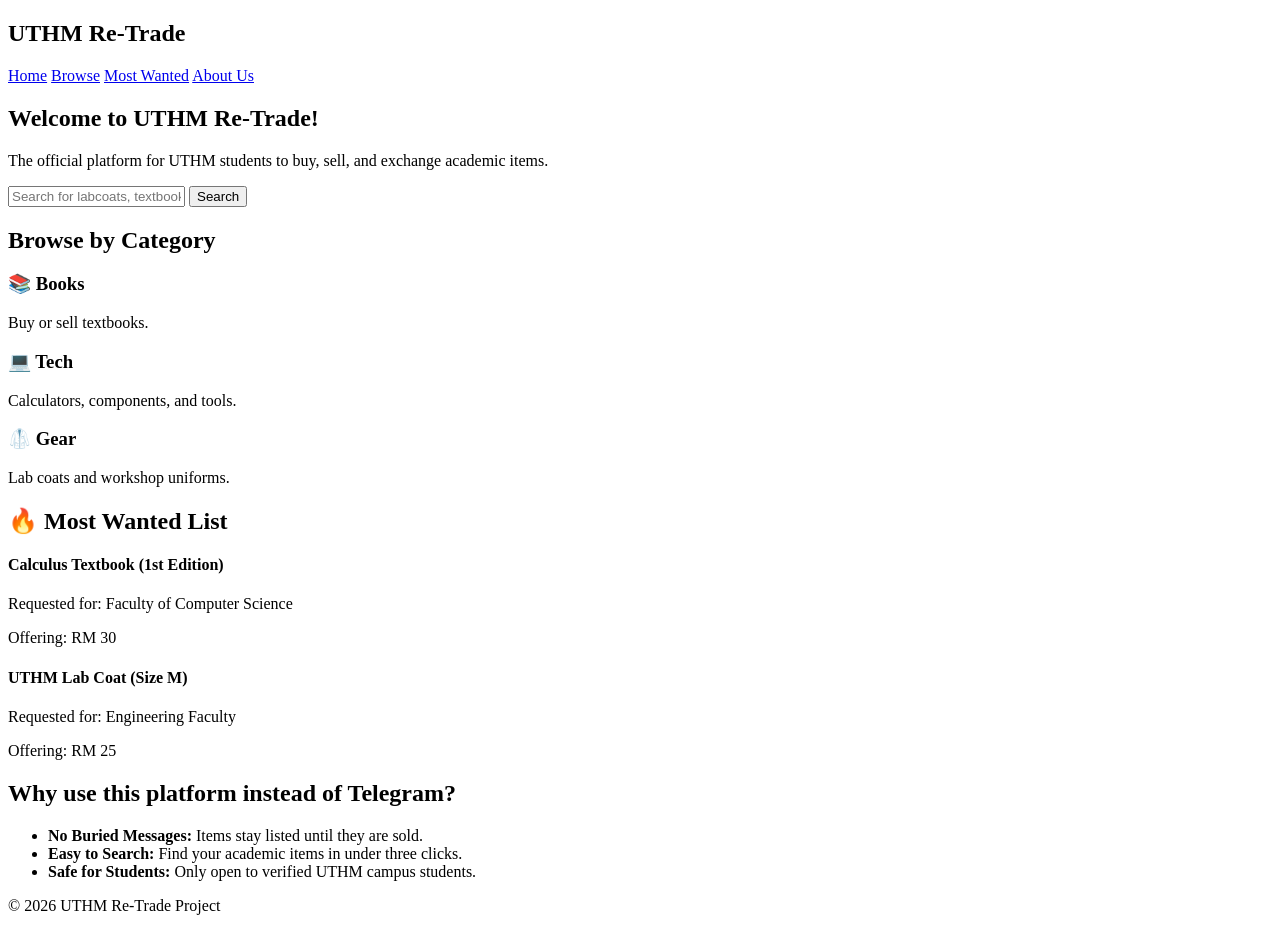
==== index.html @ 4ab89b1c "Add files via upload" ====
<!DOCTYPE html>
<html lang="en">
<head>
    <meta charset="UTF-8">
    <meta name="viewport" content="width=device-width, initial-scale=1.0">
    <title>UTHM Re-Trade - Home</title>
    <link rel="stylesheet" href="css/style.css">
</head>
<body>

    <header class="header">
        <div class="logo">
            <h2>UTHM Re-Trade</h2>
        </div>

        <nav class="nav">
            <a href="index.html">Home</a>
            <a href="browse.html">Browse</a>
            <a href="most-wanted.html">Most Wanted</a>
            <a href="aboutus.html">About Us</a>
        </nav>
    </header>

    <section class="hero">
        <h1>Welcome to UTHM Re-Trade!</h1>
        <p>The official platform for UTHM students to buy, sell, and exchange academic items.</p>

        <div class="search-box">
            <input type="text" placeholder="Search for labcoats, textbooks, gear...">
            <button>Search</button>
        </div>
    </section>

    <main>
        <h2 class="section-title">Browse by Category</h2>

        <div class="category-container">
            <div class="category-box">
                <h3>📚 Books</h3>
                <p>Buy or sell textbooks.</p>
            </div>

            <div class="category-box">
                <h3>💻 Tech</h3>
                <p>Calculators, components, and tools.</p>
            </div>

            <div class="category-box">
                <h3>🥼 Gear</h3>
                <p>Lab coats and workshop uniforms.</p>
            </div>
        </div>

        <h2 class="section-title">🔥 Most Wanted List</h2>

        <div class="wanted-container">
            <div class="wanted-item">
                <h4>Calculus Textbook (1st Edition)</h4>
                <p>Requested for: Faculty of Computer Science</p>
                <p class="reward">Offering: RM 30</p>
            </div>

            <div class="wanted-item">
                <h4>UTHM Lab Coat (Size M)</h4>
                <p>Requested for: Engineering Faculty</p>
                <p class="reward">Offering: RM 25</p>
            </div>
        </div>

        <div class="info-section">
            <h2>Why use this platform instead of Telegram?</h2>
            <ul>
                <li><b>No Buried Messages:</b> Items stay listed until they are sold.</li>
                <li><b>Easy to Search:</b> Find your academic items in under three clicks.</li>
                <li><b>Safe for Students:</b> Only open to verified UTHM campus students.</li>
            </ul>
        </div>
    </main>

    <footer class="footer">
        <p>© 2026 UTHM Re-Trade Project</p>
    </footer>

</body>
</html>
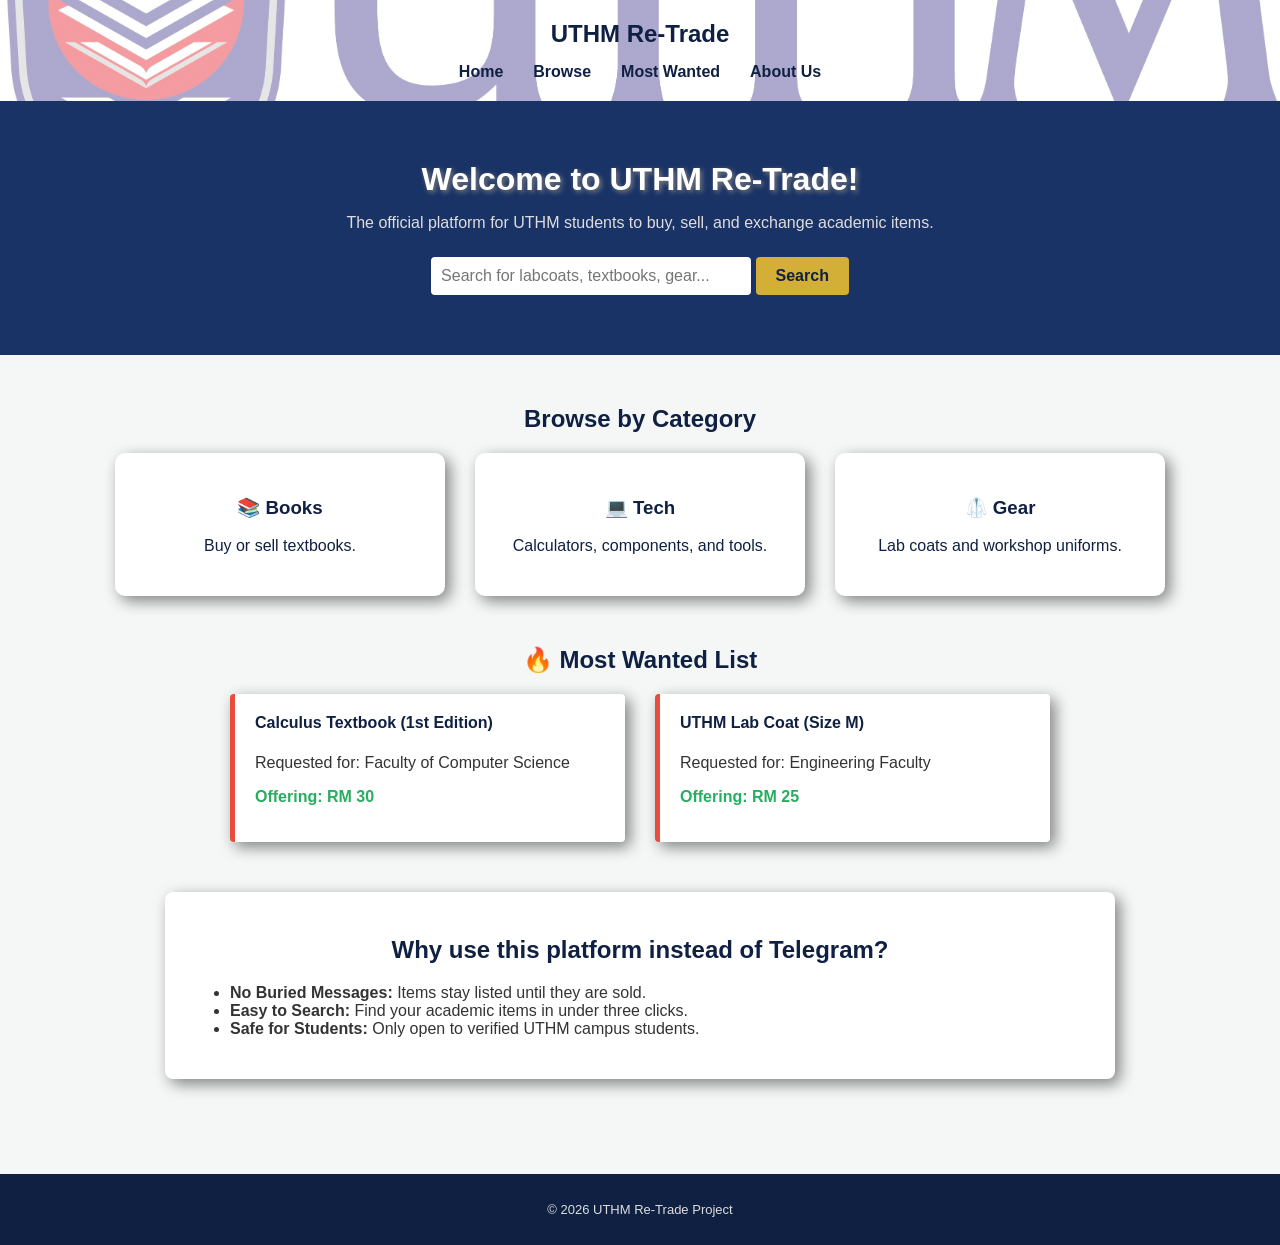
==== commit fd0bbe1e: "Update index.html" ====
--- a/index.html
+++ b/index.html
@@ -4,7 +4,7 @@
     <meta charset="UTF-8">
     <meta name="viewport" content="width=device-width, initial-scale=1.0">
     <title>UTHM Re-Trade - Home</title>
-    <link rel="stylesheet" href="css/style.css">
+    <link rel="stylesheet" href="style.css">
 </head>
 <body>
 
--- a/style.css
+++ b/style.css
@@ -0,0 +1,311 @@
+body {
+    margin: 0;
+    padding: 0;
+    font-family: Arial, sans-serif;
+    background-color: #f4f7f6;
+    color: #333;
+}
+
+.header {
+    background: linear-gradient(rgba(255,255,255,0.6), rgba(255,255,255,0.6)), url("../logo3d.jpg");
+    background-size: cover;
+    background-position: center;
+    padding: 20px;
+    text-align: center;
+}
+
+.logo h2 {
+    margin: 0 0 15px 0;
+    color: #0F2042;
+}
+
+.nav {
+    display: flex;
+    justify-content: center;
+    gap: 30px;
+}
+
+.nav a {
+    color: #0F2042;
+    text-decoration: none;
+    font-weight: bold;
+}
+
+.nav a:hover {
+    color: #D4AF37;
+}
+
+.hero {
+    background-color: #1a3366;
+    color: white;
+    text-align: center;
+    padding: 60px 20px;
+}
+
+.hero h1 {
+    margin: 0 0 10px 0;
+    font-size: 32px;
+    text-shadow: 2px 2px 5px gray;
+}
+
+.hero p {
+    font-size: 16px;
+    color: #dddddd;
+}
+
+.search-box {
+    margin-top: 25px;
+}
+
+.search-box input {
+    padding: 10px;
+    width: 300px;
+    border: none;
+    border-radius: 4px;
+    font-size: 16px;
+}
+
+.search-box button {
+    padding: 10px 20px;
+    background-color: #D4AF37;
+    border: none;
+    border-radius: 4px;
+    color: #0F2042;
+    font-weight: bold;
+    cursor: pointer;
+    font-size: 16px;
+}
+
+main {
+    max-width: 1200px;
+    margin: 0 auto;
+    padding: 30px 20px;
+}
+
+.section-title {
+    text-align: center;
+    color: #0F2042;
+    margin-top: 20px;
+}
+
+.page-description {
+    text-align: center;
+    color: #0F2042;
+    max-width: 700px;
+    margin: 0 auto 30px auto;
+}
+
+.category-container {
+    display: flex;
+    justify-content: center;
+    gap: 30px;
+    flex-wrap: wrap;
+    margin-bottom: 50px;
+}
+
+.category-box {
+    background-color: white;
+    width: 280px;
+    padding: 25px;
+    border-radius: 10px;
+    text-align: center;
+    box-shadow: 5px 5px 15px gray;
+}
+
+.category-box h3 {
+    color: #0F2042;
+}
+
+.category-box p {
+    color: #0F2042;
+}
+
+.wanted-container {
+    display: flex;
+    justify-content: center;
+    gap: 30px;
+    flex-wrap: wrap;
+    margin-bottom: 50px;
+}
+
+.wanted-item {
+    background-color: white;
+    width: 350px;
+    padding: 20px;
+    border-left: 5px solid #e74c3c;
+    border-radius: 4px;
+    box-shadow: 5px 5px 15px gray;
+}
+
+.wanted-item h4 {
+    margin-top: 0;
+    color: #0F2042;
+}
+
+.reward {
+    color: #27ae60;
+    font-weight: bold;
+}
+
+.info-section {
+    background-color: white;
+    padding: 25px;
+    border-radius: 8px;
+    box-shadow: 5px 5px 15px gray;
+    margin: 25px auto;
+    max-width: 900px;
+}
+
+.info-section h2 {
+    color: #0F2042;
+    text-align: center;
+}
+
+.item-container {
+    display: flex;
+    justify-content: center;
+    gap: 30px;
+    flex-wrap: wrap;
+}
+
+.item-card {
+    background-color: white;
+    width: 300px;
+    padding: 20px;
+    border-radius: 10px;
+    box-shadow: 5px 5px 15px gray;
+    text-align: center;
+}
+
+.item-card img {
+    width: 100%;
+    height: 200px;
+    object-fit: cover;
+    border-radius: 8px;
+}
+
+.item-card h3 {
+    color: #0F2042;
+}
+
+.price {
+    color: #27ae60;
+    font-weight: bold;
+}
+
+.button-link,
+.small-button {
+    display: inline-block;
+    background-color: #D4AF37;
+    color: #0F2042;
+    padding: 10px 15px;
+    border-radius: 4px;
+    text-decoration: none;
+    font-weight: bold;
+}
+
+.button-link:hover,
+.small-button:hover {
+    background-color: #bfa030;
+}
+
+.disabled-button {
+    background-color: #cccccc;
+    color: #555555;
+    padding: 10px 15px;
+    border: none;
+    border-radius: 4px;
+    font-weight: bold;
+}
+
+.table-box {
+    overflow-x: auto;
+}
+
+.wanted-table {
+    width: 100%;
+    border-collapse: collapse;
+    background-color: white;
+    box-shadow: 5px 5px 15px gray;
+}
+
+.wanted-table th {
+    background-color: #0F2042;
+    color: white;
+    padding: 15px;
+    text-align: left;
+}
+
+.wanted-table td {
+    padding: 15px;
+    border: 1px solid #dddddd;
+}
+
+.form-box {
+    background-color: white;
+    max-width: 450px;
+    margin: 0 auto;
+    padding: 30px;
+    border-radius: 8px;
+    box-shadow: 5px 5px 15px gray;
+}
+
+.form-box label,
+.contact-form label {
+    display: block;
+    margin-top: 15px;
+    font-weight: bold;
+    color: #0F2042;
+}
+
+.form-box input,
+.form-box textarea,
+.contact-form input,
+.contact-form textarea {
+    width: 100%;
+    padding: 10px;
+    margin-top: 5px;
+    border: 1px solid #cccccc;
+    border-radius: 4px;
+    box-sizing: border-box;
+    font-family: Arial, sans-serif;
+}
+
+.form-box button,
+.contact-form button {
+    margin-top: 20px;
+    background-color: #D4AF37;
+    color: #0F2042;
+    border: none;
+    padding: 10px 20px;
+    border-radius: 4px;
+    font-weight: bold;
+    cursor: pointer;
+}
+
+.footer {
+    background-color: #0F2042;
+    color: #dddddd;
+    text-align: center;
+    padding: 15px;
+    font-size: 13px;
+    margin-top: 40px;
+}
+
+@media (max-width: 768px) {
+    .nav {
+        flex-direction: column;
+        gap: 10px;
+    }
+
+    .search-box input {
+        width: 90%;
+        margin-bottom: 10px;
+    }
+
+    .category-box,
+    .item-card,
+    .wanted-item {
+        width: 90%;
+    }
+}
